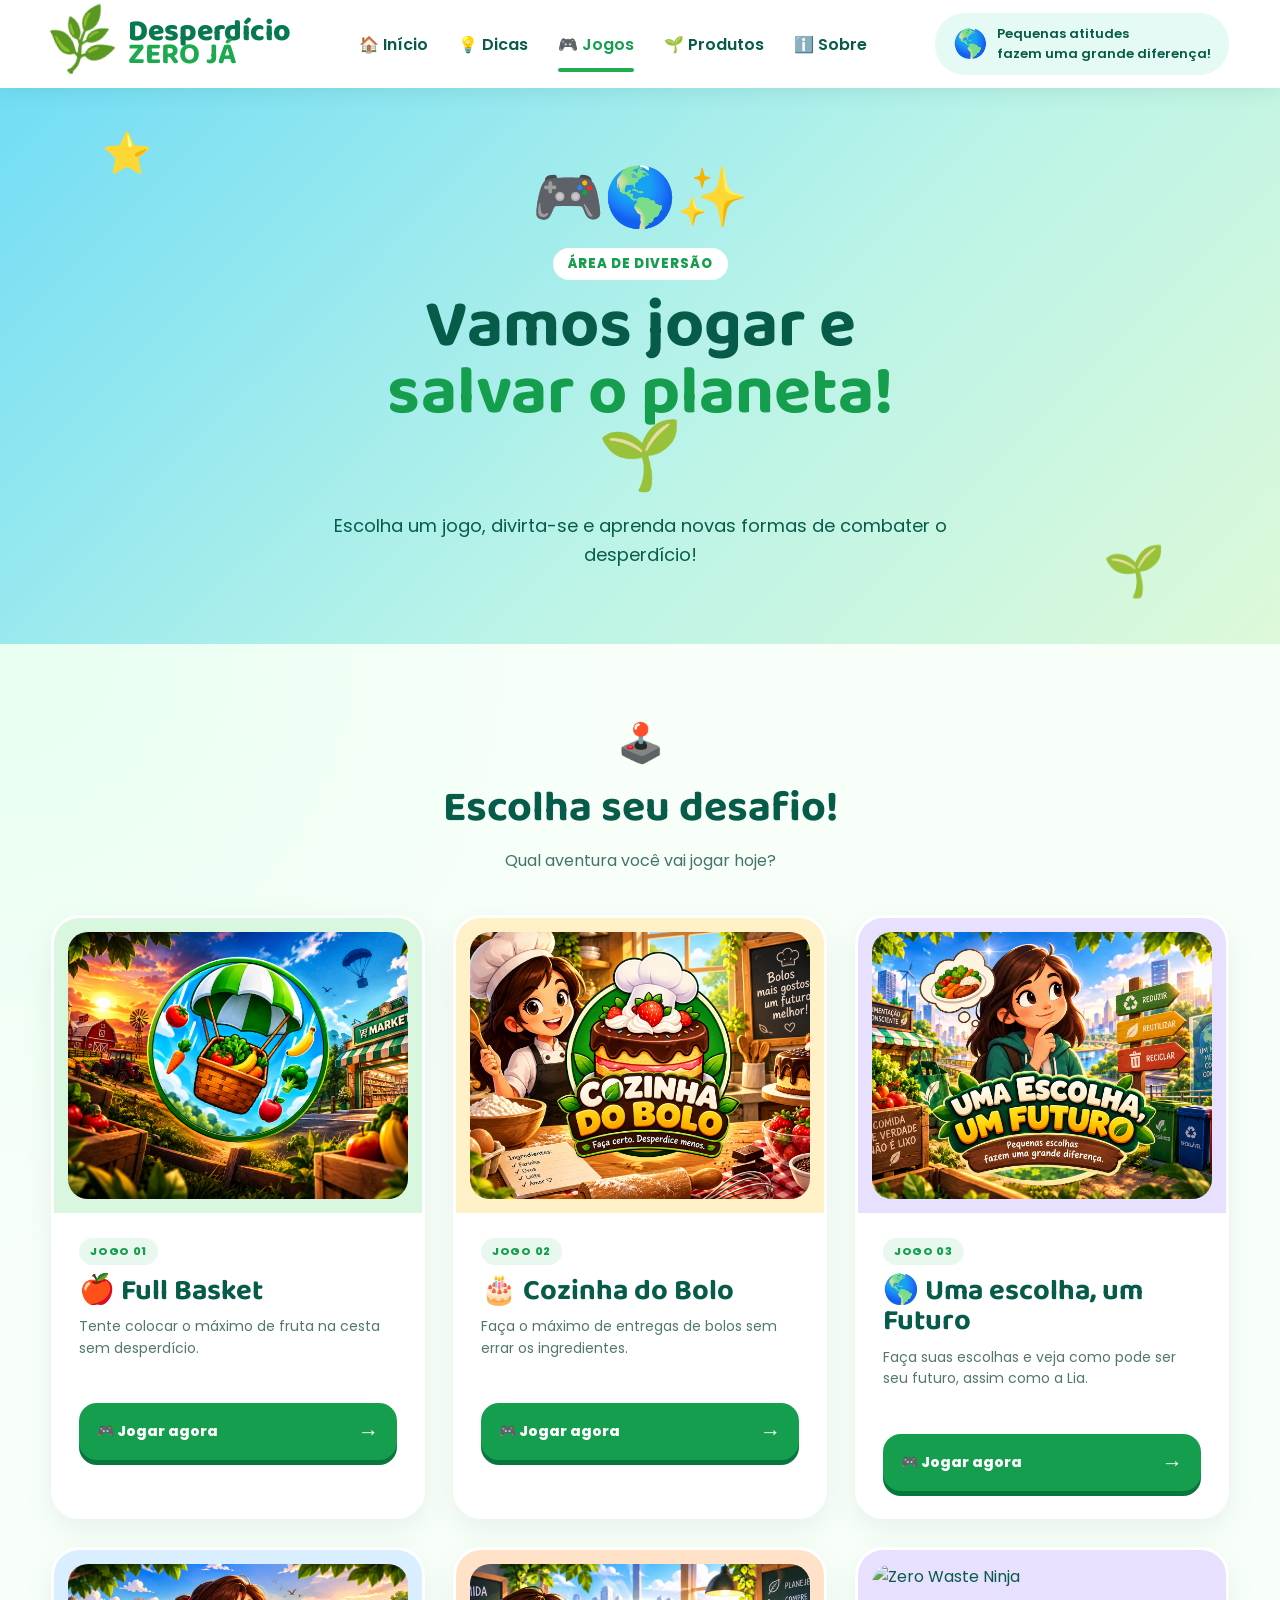
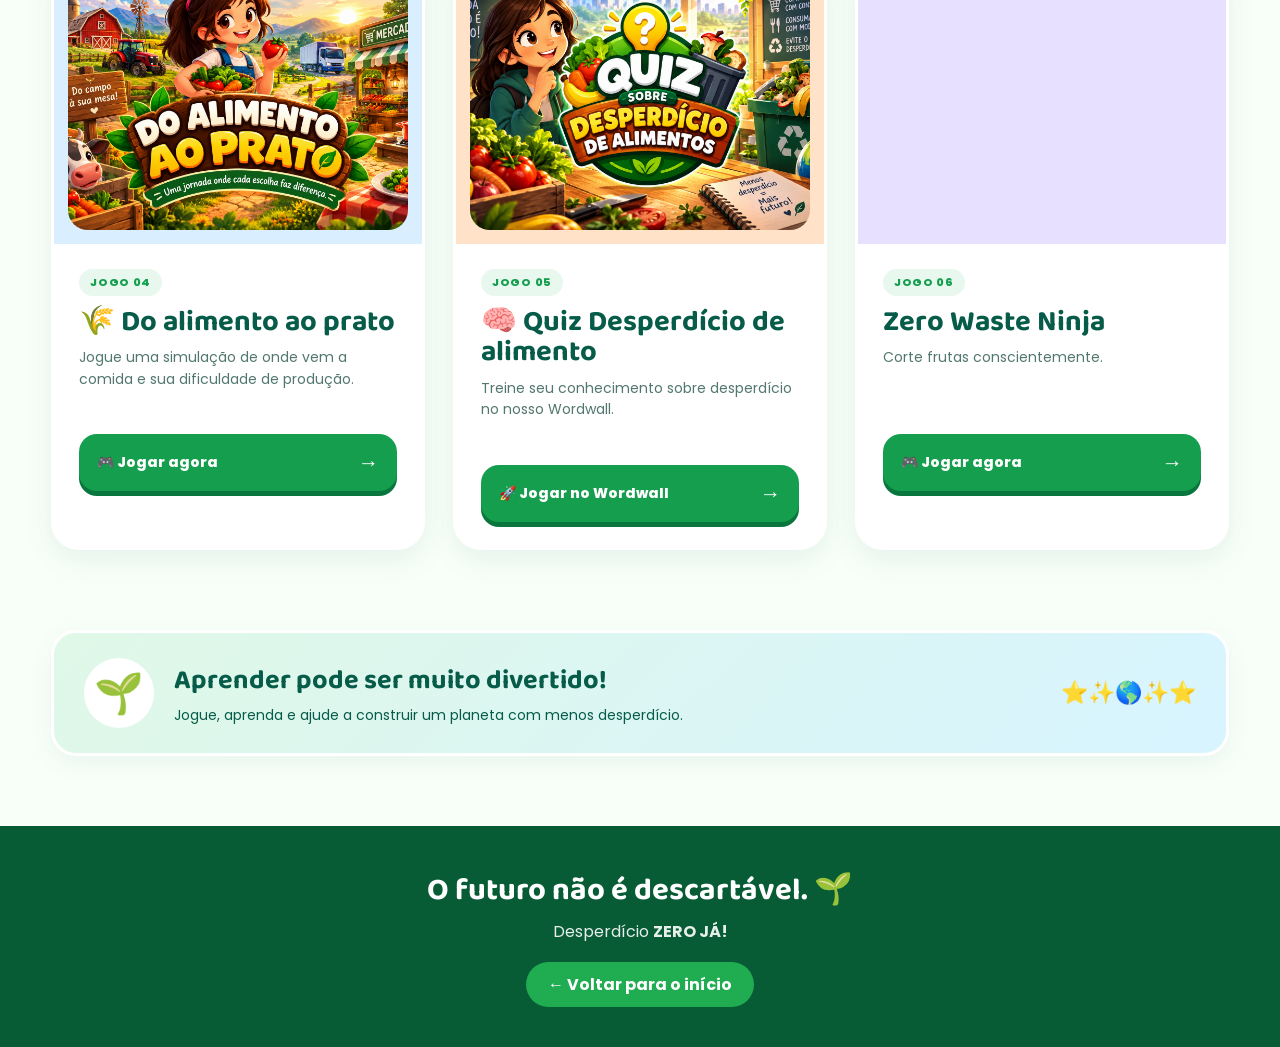
==== listajogos.html @ 15567646 "Add files via upload" ====
<!DOCTYPE html>
<html lang="pt-BR">

<head>
    <meta charset="UTF-8">
    <meta name="viewport" content="width=device-width, initial-scale=1.0">

    <title>🎮 Jogos | Desperdício ZERO JÁ!</title>

    <link rel="shortcut icon" href=ChatGPT-Image-10-de-set.-de-2026_-15_31_04.ico" type="image/x-icon">
    <link rel="stylesheet" href="listajogos.css">
</head>


<body>


    <!-- =====================================
         CABEÇALHO
    ===================================== -->

    <header>

        <div class="container nav">

            <a href="index.html" class="logo">

                <span class="leaf">
                    🌿
                </span>

                <span>
                    Desperdício<br>
                    <b>ZERO JÁ</b>
                </span>

            </a>


            <nav class="menu">

                <a href="index.html">
                    🏠 Início
                </a>

                <a href="index.html">
                    💡 Dicas
                </a>

                <a href="#" class="active">
                    🎮 Jogos
                </a>

                <a href="index.html">
                    🌱 Produtos
                </a>

                <a href="index.html">
                    ℹ️ Sobre
                </a>

            </nav>


            <div class="badge">

                <span>
                    🌎
                </span>

                <div>
                    Pequenas atitudes<br>
                    fazem uma grande diferença!
                </div>

            </div>


            <button class="menu-btn" id="menuBtn">
                ☰
            </button>

        </div>

    </header>



    <!-- =====================================
         CONTEÚDO PRINCIPAL
    ===================================== -->

    <main>


        <!-- HERO DOS JOGOS -->

        <section class="games-hero">

            <div class="container">

                <div class="hero-content">

                    <div class="hero-emoji">
                        🎮🌎✨
                    </div>


                    <span class="small-title">
                        ÁREA DE DIVERSÃO
                    </span>


                    <h1>
                        Vamos jogar e
                        <span>salvar o planeta!</span> 🌱
                    </h1>


                    <p>
                        Escolha um jogo, divirta-se e
                        aprenda novas formas de combater
                        o desperdício!
                    </p>

                </div>

            </div>

        </section>



        <!-- =====================================
             LISTA DE JOGOS
        ===================================== -->

        <section class="games-section">

            <div class="container">


                <div class="section-heading">

                    <span>
                        🕹️
                    </span>

                    <h2>
                        Escolha seu desafio!
                    </h2>

                    <p>
                        Qual aventura você vai jogar hoje?
                    </p>

                </div>



                <div class="games-grid">


                    <!-- =================================
                         JOGO 1
                    ================================= -->

                    <article class="game-card card-green">

                        <div class="game-image">

                            <!-- COLOQUE A IMAGEM DO JOGO 1 AQUI -->

                            <img src="Fundo jogo 1.png" alt="Full Basket">

                        </div>


                        <div class="game-info">

                            <span class="game-number">
                                JOGO 01
                            </span>


                            <h3>
                                🍎 Full Basket
                            </h3>


                            <p>
                                Tente colocar o máximo de fruta
                                na cesta sem desperdício.
                            </p>


                            <a href="jogo1.html" class="play-button">
                                🎮 Jogar agora
                                <span>→</span>
                            </a>

                        </div>

                    </article>



                    <!-- =================================
                         JOGO 2
                    ================================= -->

                    <article class="game-card card-yellow">

                        <div class="game-image">

                            <!-- COLOQUE A IMAGEM DO JOGO 2 AQUI -->

                            <img src="Fundo jogo 2.png" alt="Cozinha do Bolo">

                        </div>


                        <div class="game-info">

                            <span class="game-number">
                                JOGO 02
                            </span>


                            <h3>
                                🎂 Cozinha do Bolo
                            </h3>


                            <p>
                                Faça o máximo de entregas
                                de bolos sem errar os ingredientes.
                            </p>


                            <a href="jogo2.html" class="play-button">
                                🎮 Jogar agora
                                <span>→</span>
                            </a>

                        </div>

                    </article>



                    <!-- =================================
                         JOGO 3
                    ================================= -->

                    <article class="game-card card-purple">

                        <div class="game-image">

                            <!-- COLOQUE A IMAGEM DO JOGO 3 AQUI -->

                            <img src="Fundo jogo 3.png" alt="Uma escolha, um Futuro">

                        </div>


                        <div class="game-info">

                            <span class="game-number">
                                JOGO 03
                            </span>


                            <h3>
                                🌎 Uma escolha, um Futuro
                            </h3>


                            <p>
                                Faça suas escolhas e veja como
                                pode ser seu futuro, assim como a Lia.
                            </p>


                            <a href="jogo3.html" class="play-button">
                                🎮 Jogar agora
                                <span>→</span>
                            </a>

                        </div>

                    </article>



                    <!-- =================================
                         JOGO 4
                    ================================= -->

                    <article class="game-card card-blue">

                        <div class="game-image">

                            <!-- COLOQUE A IMAGEM DO JOGO 4 AQUI -->

                            <img src="Fundo jogo 4.png" alt="Do alimento ao prato">

                        </div>


                        <div class="game-info">

                            <span class="game-number">
                                JOGO 04
                            </span>


                            <h3>
                                🌾 Do alimento ao prato
                            </h3>


                            <p>
                                Jogue uma simulação de onde vem
                                a comida e sua dificuldade de produção.
                            </p>


                            <a href="jogo4.html" class="play-button">
                                🎮 Jogar agora
                                <span>→</span>
                            </a>

                        </div>

                    </article>



                    <!-- =================================
                         JOGO 5
                    ================================= -->

                    <article class="game-card card-orange">

                        <div class="game-image">

                            <!-- COLOQUE A IMAGEM DO JOGO 5 AQUI -->

                            <img src="Fundo jogo 5.png" alt="Quiz Desperdício de alimento">

                        </div>


                        <div class="game-info">

                            <span class="game-number">
                                JOGO 05
                            </span>


                            <h3>
                                🧠 Quiz Desperdício de alimento
                            </h3>


                            <p>
                                Treine seu conhecimento sobre
                                desperdício no nosso Wordwall.
                            </p>


                            <!--
                                TROQUE O # PELA URL DO WORDWALL
                            -->

                            <a href="https://wordwall.net/pt/resource/118789872?wwmethod=link" class="play-button">
                                🚀 Jogar no Wordwall
                                <span>→</span>
                            </a>

                        </div>

                    </article>



                    <!-- =================================
                         JOGO 6
                    ================================= -->

                    <article class="game-card card-purple">

                        <div class="game-image">

                            <!-- COLOQUE A IMAGEM DO JOGO 6 AQUI -->

                            <img src="Fundo .jpg" alt="Zero Waste Ninja">

                        </div>


                        <div class="game-info">

                            <span class="game-number">
                                JOGO 06
                            </span>


                            <h3>
                                Zero Waste Ninja
                            </h3>


                            <p>
                                Corte frutas conscientemente.
                            </p>


                            <a href="jogo6.html" class="play-button">
                                🎮 Jogar agora
                                <span>→</span>
                            </a>

                        </div>

                    </article>


                </div>

            </div>

        </section>





        <!-- =====================================
             FRASE FINAL
        ===================================== -->

        <section class="final-message">

            <div class="container">

                <div class="final-box">

                    <div class="final-icon">
                        🌱
                    </div>

                    <div>

                        <h2>
                            Aprender pode ser muito divertido!
                        </h2>

                        <p>
                            Jogue, aprenda e ajude a construir
                            um planeta com menos desperdício.
                        </p>

                    </div>


                    <div class="final-stars">
                        ⭐✨🌎✨⭐
                    </div>

                </div>

            </div>

        </section>


    </main>



    <!-- =====================================
         RODAPÉ
    ===================================== -->

    <footer>

        <h2>
            O futuro não é descartável. 🌱
        </h2>

        <p>
            Desperdício <b>ZERO JÁ!</b>
        </p>


        <a href="index.html" class="back">
            ← Voltar para o início
        </a>

    </footer>



    <script src="listajogos.js"></script>

</body>

</html>
---- listajogos.css ----
@import url('https://fonts.googleapis.com/css2?family=Baloo+2:wght@600;700;800&family=Poppins:wght@400;500;600;700;800&display=swap'
);


/* =====================================
   RESET
===================================== */

* {
    box-sizing: border-box;
    margin: 0;
    padding: 0;
}


html {
    scroll-behavior: smooth;
}


body {
    font-family: Poppins, Arial, sans-serif;

    color: #075c49;

    background: #f8fff9;
}


a {
    text-decoration: none;
    color: inherit;
}


button {
    font: inherit;
    border: 0;
    cursor: pointer;
}


.container {
    width: min(1180px, 92%);
    margin: auto;
}



/* =====================================
   CABEÇALHO
===================================== */

header {
    position: sticky;

    top: 0;

    z-index: 100;

    background: white;

    box-shadow:
        0 4px 18px #075c4918;
}


.nav {
    min-height: 88px;

    display: flex;

    align-items: center;

    justify-content: space-between;

    gap: 25px;
}



/* LOGO */

.logo {
    display: flex;

    align-items: center;

    gap: 12px;

    font-family: "Baloo 2";

    font-size: 30px;

    font-weight: 800;

    line-height: .78;

    color: #08784e;
}


.logo .leaf {
    font-size: 52px;

    transform: rotate(-18deg);
}


.logo b {
    color: #1ca94f;
}



/* MENU */

.menu {
    display: flex;

    align-items: center;

    gap: 30px;

    font-weight: 600;
}


.menu a {
    position: relative;

    padding: 28px 0;

    transition: .2s;
}


.menu a:hover,
.menu a.active {
    color: #159e4d;
}


.menu a.active::after {
    content: "";

    position: absolute;

    left: 0;

    right: 0;

    bottom: 13px;

    height: 4px;

    border-radius: 10px;

    background: #20ad52;
}



/* BADGE */

.badge {
    display: flex;

    align-items: center;

    gap: 9px;

    padding: 10px 18px;

    border-radius: 30px;

    background: #e5faf4;

    font-size: 13px;

    font-weight: 600;
}


.badge span {
    font-size: 28px;
}



/* BOTÃO MOBILE */

.menu-btn {
    display: none;

    padding: 10px 13px;

    border-radius: 12px;

    background: #eaf9f1;

    font-size: 23px;
}



/* =====================================
   HERO
===================================== */

.games-hero {

    position: relative;

    overflow: hidden;

    padding: 65px 0 75px;

    background:
        linear-gradient(135deg,
            #72ddf5 0%,
            #b9f3e8 55%,
            #ddf9d9 100%);

}


.games-hero::before {
    content: "⭐";

    position: absolute;

    left: 8%;

    top: 35px;

    font-size: 40px;

    animation: float 3s ease-in-out infinite;
}


.games-hero::after {
    content: "🌱";

    position: absolute;

    right: 9%;

    bottom: 35px;

    font-size: 50px;

    animation: float 4s ease-in-out infinite;
}


.hero-content {
    max-width: 800px;

    margin: auto;

    text-align: center;
}


.hero-emoji {
    font-size: 58px;

    margin-bottom: 8px;

    animation: bounce 2.5s ease-in-out infinite;
}


.small-title {
    display: inline-block;

    padding: 6px 15px;

    border-radius: 20px;

    background: white;

    color: #159e4d;

    font-size: 13px;

    font-weight: 800;

    letter-spacing: 1px;
}


.games-hero h1 {
    margin-top: 14px;

    font-family: "Baloo 2";

    font-size: clamp(43px, 6vw, 68px);

    line-height: .98;

    color: #075c49;
}


.games-hero h1 span {
    display: block;

    color: #159e4d;
}


.games-hero p {
    max-width: 650px;

    margin: 18px auto 0;

    font-size: 18px;

    line-height: 1.6;
}



/* =====================================
   ÁREA DOS JOGOS
===================================== */

.games-section {
    padding: 70px 0 80px;

    background:
        radial-gradient(circle at top left,
            #e7fff1,
            transparent 30%),
        #f8fff9;
}


.section-heading {
    text-align: center;

    margin-bottom: 42px;
}


.section-heading>span {
    font-size: 38px;
}


.section-heading h2 {
    margin-top: 3px;

    font-family: "Baloo 2";

    font-size: 43px;

    color: #075c49;
}


.section-heading p {
    margin-top: 5px;

    color: #41756a;
}



/* =====================================
   GRID
===================================== */

.games-grid {
    display: grid;

    grid-template-columns:
        repeat(3, 1fr);

    gap: 28px;
}



/* =====================================
   CARD
===================================== */

.game-card {
    overflow: hidden;

    display: flex;

    flex-direction: column;

    background: white;

    border-radius: 28px;

    border: 3px solid white;

    box-shadow:
        0 10px 30px #075c4915;

    transition:
        transform .3s ease,
        box-shadow .3s ease;
}


.game-card:hover {
    transform: translateY(-9px);

    box-shadow:
        0 18px 38px #075c4925;
}



/* =====================================
   IMAGEM
===================================== */

.game-image {
    width: 100%;

    aspect-ratio: 1 / 0.8;

    padding: 14px;

    background: #eaf9f1;
}


.image-placeholder {
    width: 100%;
    height: 100%;

    display: flex;

    flex-direction: column;

    align-items: center;

    justify-content: center;

    text-align: center;

    border-radius: 20px;

    border: 3px dashed #91d5b3;

    background:
        linear-gradient(135deg,
            #f7fff9,
            #e9fff1);
}


.image-placeholder span {
    font-size: 65px;

    margin-bottom: 8px;
}


.image-placeholder strong {
    font-family: "Baloo 2";

    font-size: 20px;

    color: #159e4d;
}


.image-placeholder small {
    margin-top: 3px;

    font-size: 12px;

    color: #5b8c7e;
}



/*
   QUANDO VOCÊ TIVER A IMAGEM,
   PODE SUBSTITUIR O PLACEHOLDER POR:

   <img src="imagens/jogo1.png" alt="Full Basket">

   E usar:

   .game-image img {
       width: 100%;
       height: 100%;
       object-fit: cover;
       border-radius: 20px;
   }
*/



/* =====================================
   INFORMAÇÕES
===================================== */

.game-info {
    display: flex;

    flex-direction: column;

    flex: 1;

    padding: 25px;
}


.game-number {
    align-self: flex-start;

    padding: 5px 11px;

    border-radius: 15px;

    background: #e8f8ef;

    color: #159e4d;

    font-size: 11px;

    font-weight: 800;

    letter-spacing: .7px;
}


.game-info h3 {
    margin-top: 11px;

    font-family: "Baloo 2";

    font-size: 29px;

    line-height: 1.05;

    color: #075c49;
}


.game-info p {
    margin-top: 10px;

    min-height: 67px;

    color: #52776e;

    font-size: 14px;

    line-height: 1.55;
}



/* =====================================
   BOTÃO JOGAR
===================================== */

.play-button {
    display: flex;

    align-items: center;

    justify-content: space-between;

    margin-top: 20px;

    padding: 13px 18px;

    border-radius: 18px;

    background: #159e4d;

    color: white;

    font-size: 14px;

    font-weight: 800;

    box-shadow:
        0 5px 0 #08763d;

    transition: .2s;
}


.play-button span {
    font-size: 21px;

    transition: .2s;
}


.play-button:hover {
    transform: translateY(3px);

    box-shadow:
        0 2px 0 #08763d;
}


.play-button:hover span {
    transform: translateX(5px);
}



/* =====================================
   CORES DOS CARDS
===================================== */

.card-green .game-image {
    background: #d9f7df;
}


.card-yellow .game-image {
    background: #fff1c7;
}


.card-purple .game-image {
    background: #e7e0ff;
}


.card-blue .game-image {
    background: #d9efff;
}


.card-orange .game-image {
    background: #ffe2c8;
}



/* =====================================
   QUINTO CARD CENTRALIZADO
===================================== */

.game-card:nth-child(4) {
    grid-column: 1 / 2;
}


.game-card:nth-child(5) {
    grid-column: 2 / 3;
}



/* =====================================
   MENSAGEM FINAL
===================================== */

.final-message {
    padding: 0 0 70px;

    background: #f8fff9;
}


.final-box {
    display: flex;

    align-items: center;

    gap: 20px;

    padding: 25px 30px;

    border-radius: 25px;

    background:
        linear-gradient(135deg,
            #dff8e7,
            #d8f4ff);

    border: 3px solid white;

    box-shadow:
        0 8px 25px #075c4910;
}


.final-icon {
    width: 70px;
    height: 70px;

    display: grid;

    place-items: center;

    flex-shrink: 0;

    border-radius: 50%;

    background: white;

    font-size: 40px;
}


.final-box h2 {
    font-family: "Baloo 2";

    font-size: 27px;
}


.final-box p {
    margin-top: 3px;

    font-size: 14px;
}


.final-stars {
    margin-left: auto;

    font-size: 22px;

    white-space: nowrap;
}



/* =====================================
   RODAPÉ
===================================== */

footer {
    padding: 40px 15px;

    background: #075c35;

    color: white;

    text-align: center;
}


footer h2 {
    font-family: "Baloo 2";

    font-size: 31px;
}


footer p {
    margin-top: 4px;

    opacity: .9;
}


.back {
    display: inline-block;

    margin-top: 18px;

    padding: 10px 22px;

    border-radius: 25px;

    background: #20ad52;

    font-weight: 700;

    transition: .2s;
}


.back:hover {
    transform: translateY(-3px);

    background: #27bd5c;
}



/* =====================================
   ANIMAÇÕES
===================================== */

@keyframes float {

    0%,
    100% {
        transform: translateY(0);
    }

    50% {
        transform: translateY(-12px);
    }

}


@keyframes bounce {

    0%,
    100% {
        transform: translateY(0);
    }

    50% {
        transform: translateY(-8px);
    }

}



/* =====================================
   TABLET
===================================== */

@media (max-width: 1050px) {

    .badge {
        display: none;
    }


    .games-grid {
        grid-template-columns:
            repeat(2, 1fr);
    }


    .game-card:nth-child(4),
    .game-card:nth-child(5) {
        grid-column: auto;
    }

}



/* =====================================
   CELULAR
===================================== */

@media (max-width: 800px) {

    .menu {
        display: none;
    }


    .menu-btn {
        display: block;
    }


    .games-hero {
        padding: 50px 0 60px;
    }


    .hero-emoji {
        font-size: 48px;
    }


    .games-hero h1 {
        font-size: 45px;
    }


    .games-hero p {
        font-size: 16px;
    }


    .games-grid {
        grid-template-columns: 1fr;
    }


    .game-card:nth-child(4),
    .game-card:nth-child(5) {
        grid-column: auto;
    }


    .final-box {
        flex-direction: column;

        text-align: center;
    }


    .final-stars {
        margin-left: 0;
    }

}



/* =====================================
   CELULAR PEQUENO
===================================== */

@media (max-width: 500px) {

    .logo {
        font-size: 24px;
    }


    .logo .leaf {
        font-size: 42px;
    }


    .games-hero h1 {
        font-size: 39px;
    }


    .section-heading h2 {
        font-size: 34px;
    }


    .games-section {
        padding-top: 50px;
    }


    .game-info {
        padding: 21px;
    }


    .game-info h3 {
        font-size: 26px;
    }

}


.game-image img {
    width: 100%;
    height: 100%;
    object-fit: cover;
    border-radius: 20px;
    display: block;
}
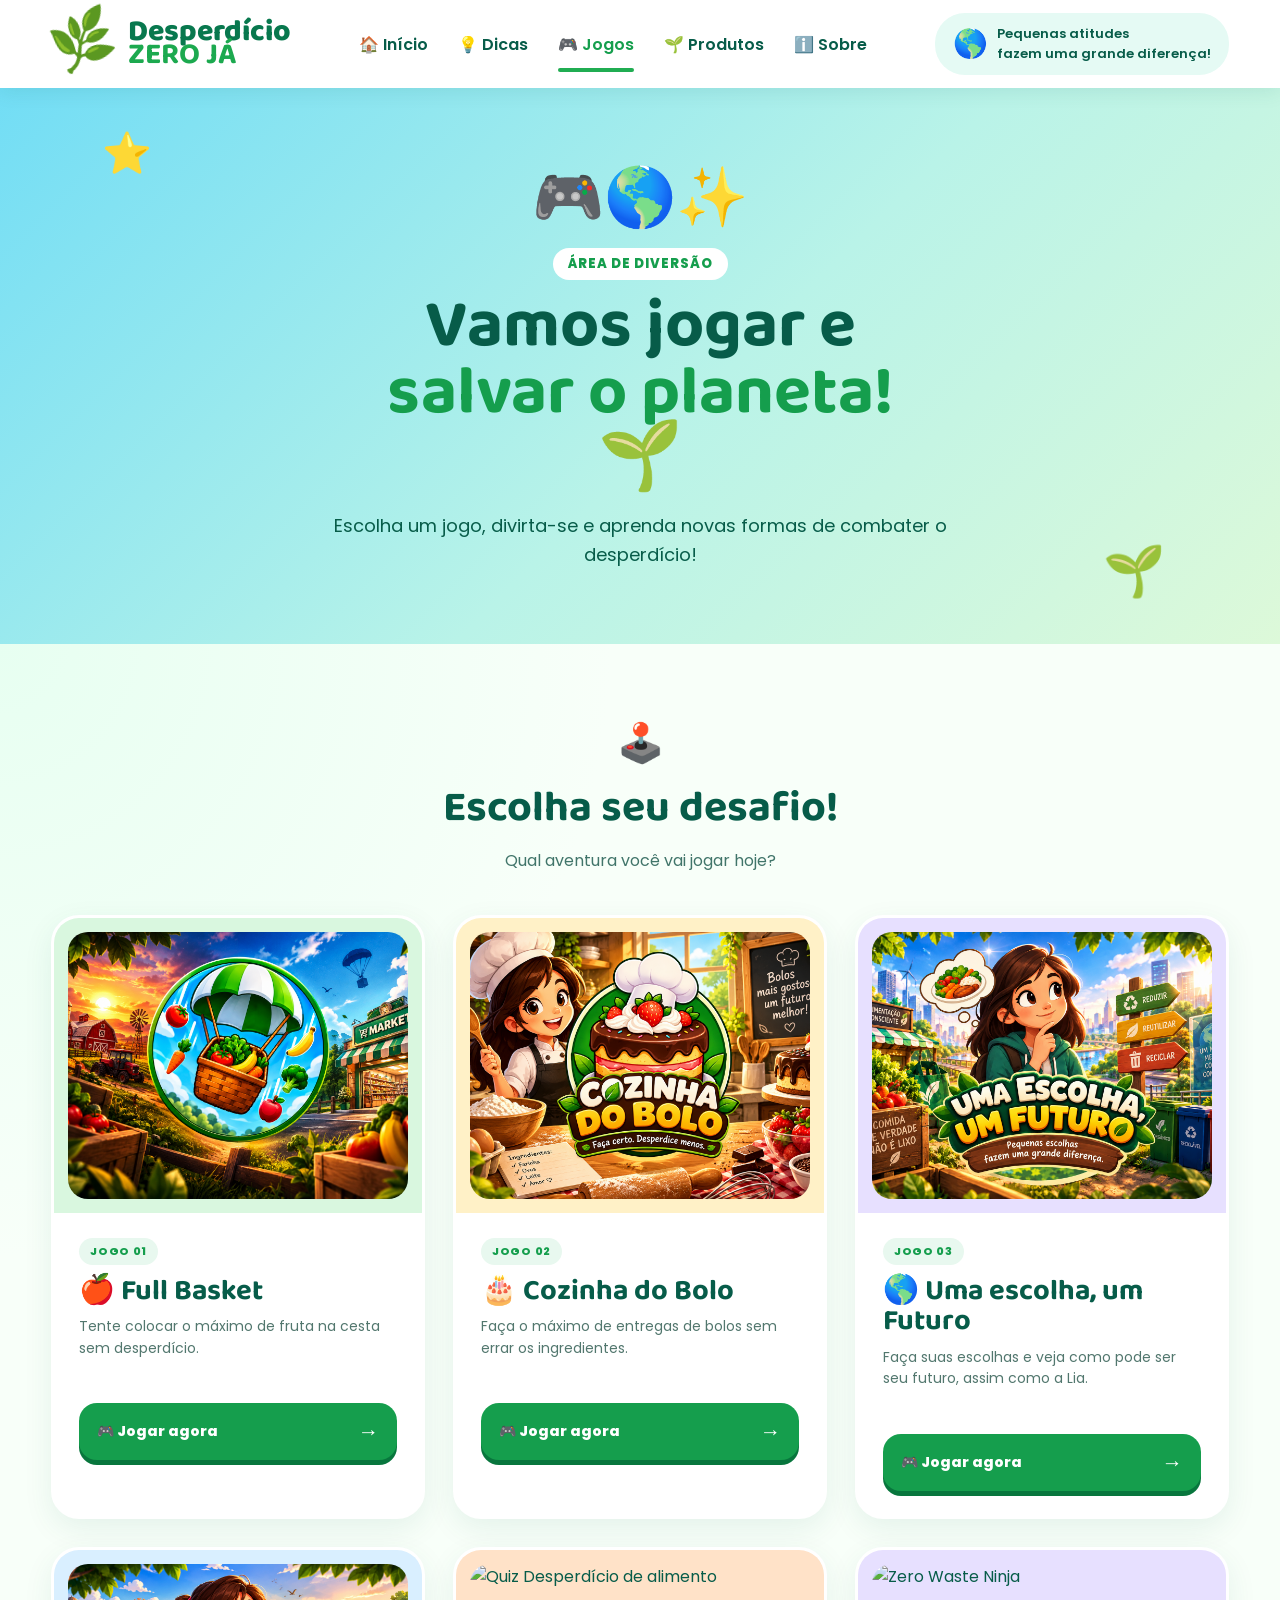
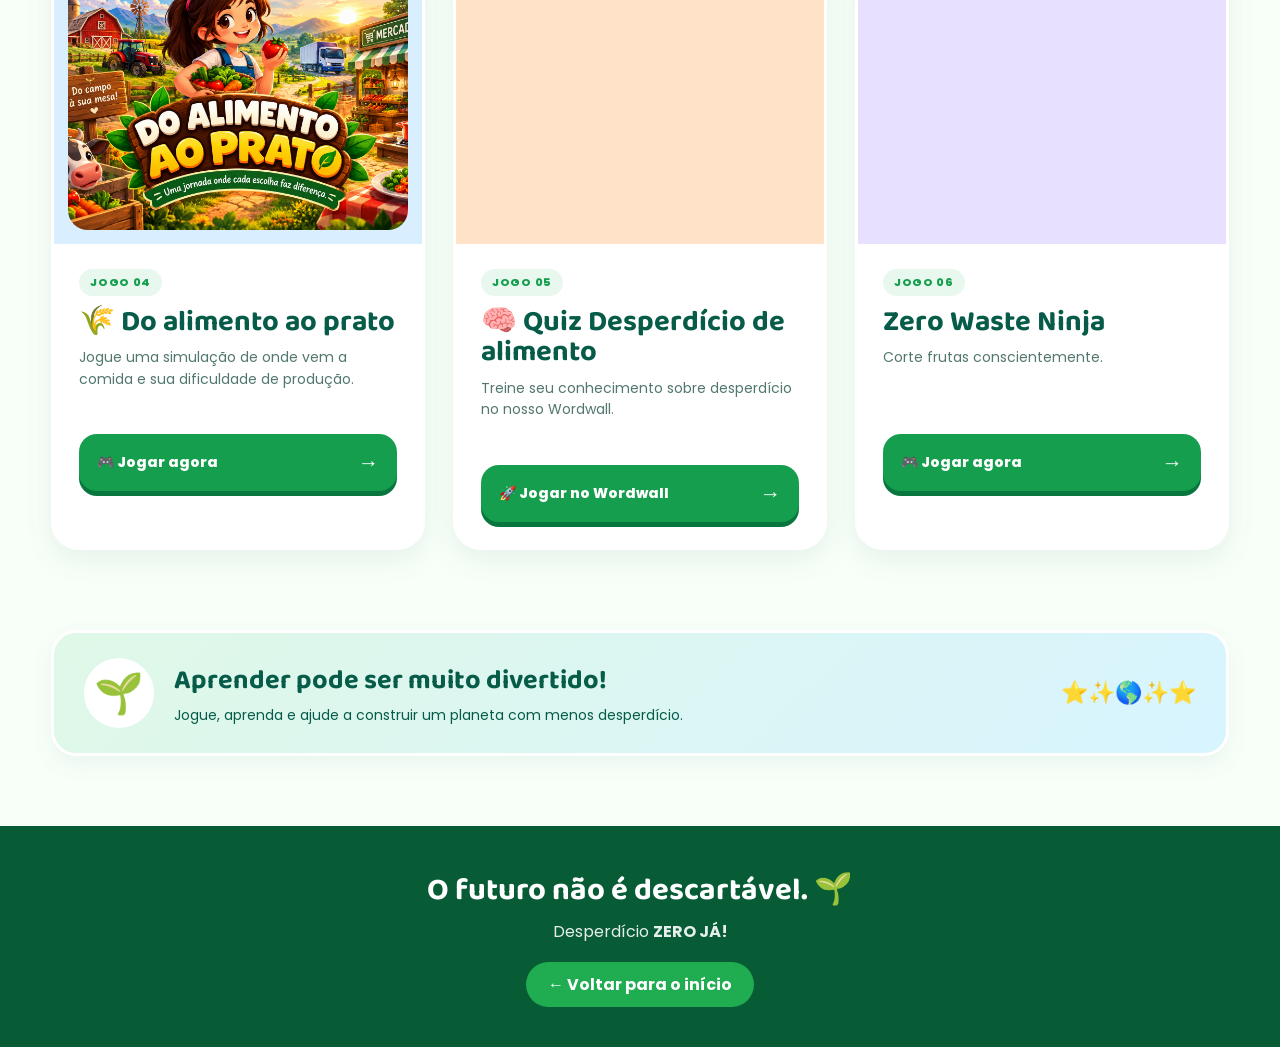
==== commit 4686fcf0: "Add files via upload" ====
--- a/listajogos.html
+++ b/listajogos.html
@@ -347,7 +347,7 @@
 
                             <!-- COLOQUE A IMAGEM DO JOGO 5 AQUI -->
 
-                            <img src="Fundo jogo 5.png" alt="Quiz Desperdício de alimento">
+                            <img src="Fundo jogo 5.pn" alt="Quiz Desperdício de alimento">
 
                         </div>
 
@@ -395,7 +395,7 @@
 
                             <!-- COLOQUE A IMAGEM DO JOGO 6 AQUI -->
 
-                            <img src="Fundo .jpg" alt="Zero Waste Ninja">
+                            <img src="Fundo 6.jpg" alt="Zero Waste Ninja">
 
                         </div>
 
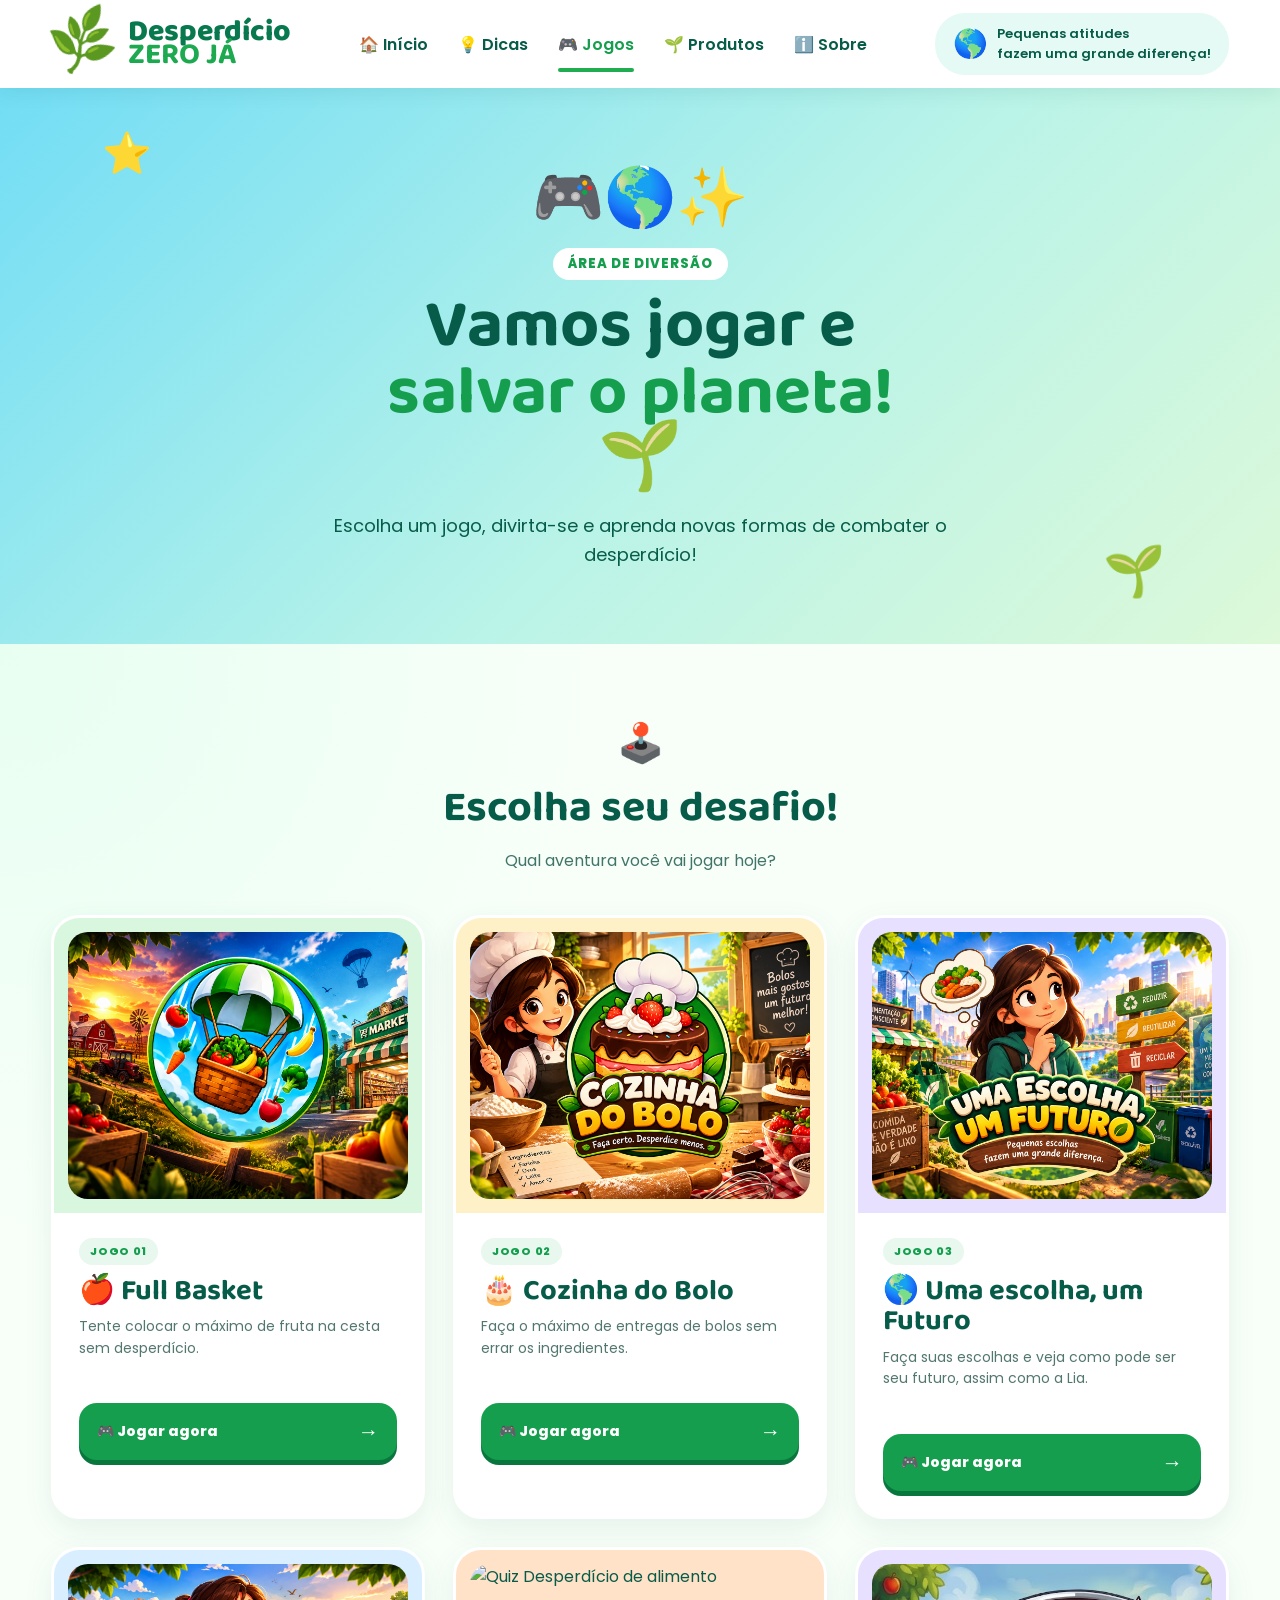
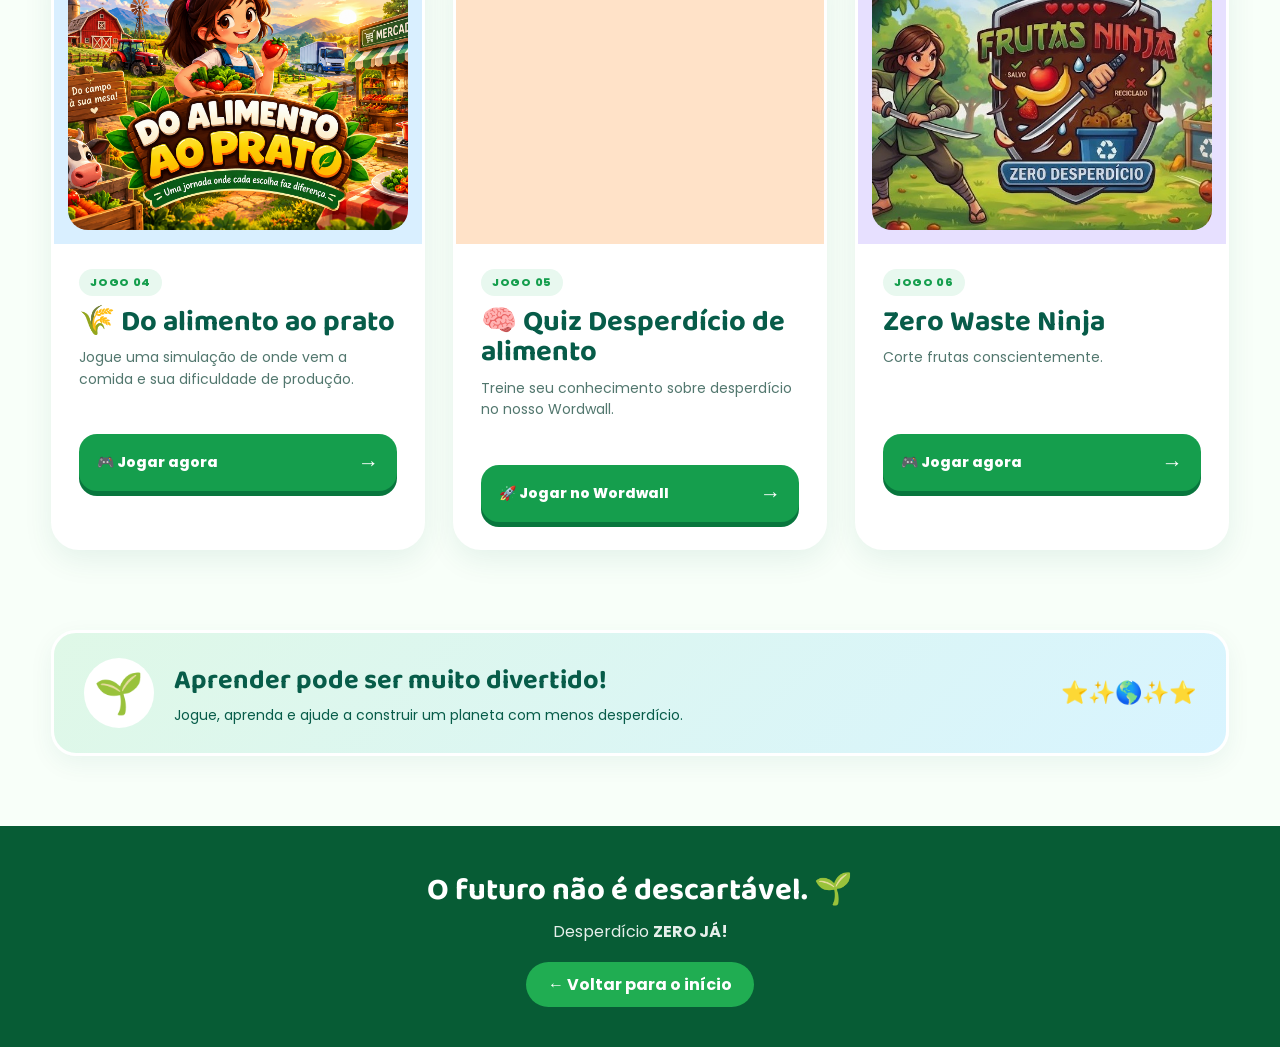
==== commit afb5a76a: "Add files via upload" ====
--- a/listajogos.html
+++ b/listajogos.html
@@ -395,7 +395,7 @@
 
                             <!-- COLOQUE A IMAGEM DO JOGO 6 AQUI -->
 
-                            <img src="Fundo 6.jpg" alt="Zero Waste Ninja">
+                            <img src="Fundo jogo 6.jpg" alt="Zero Waste Ninja">
 
                         </div>
 
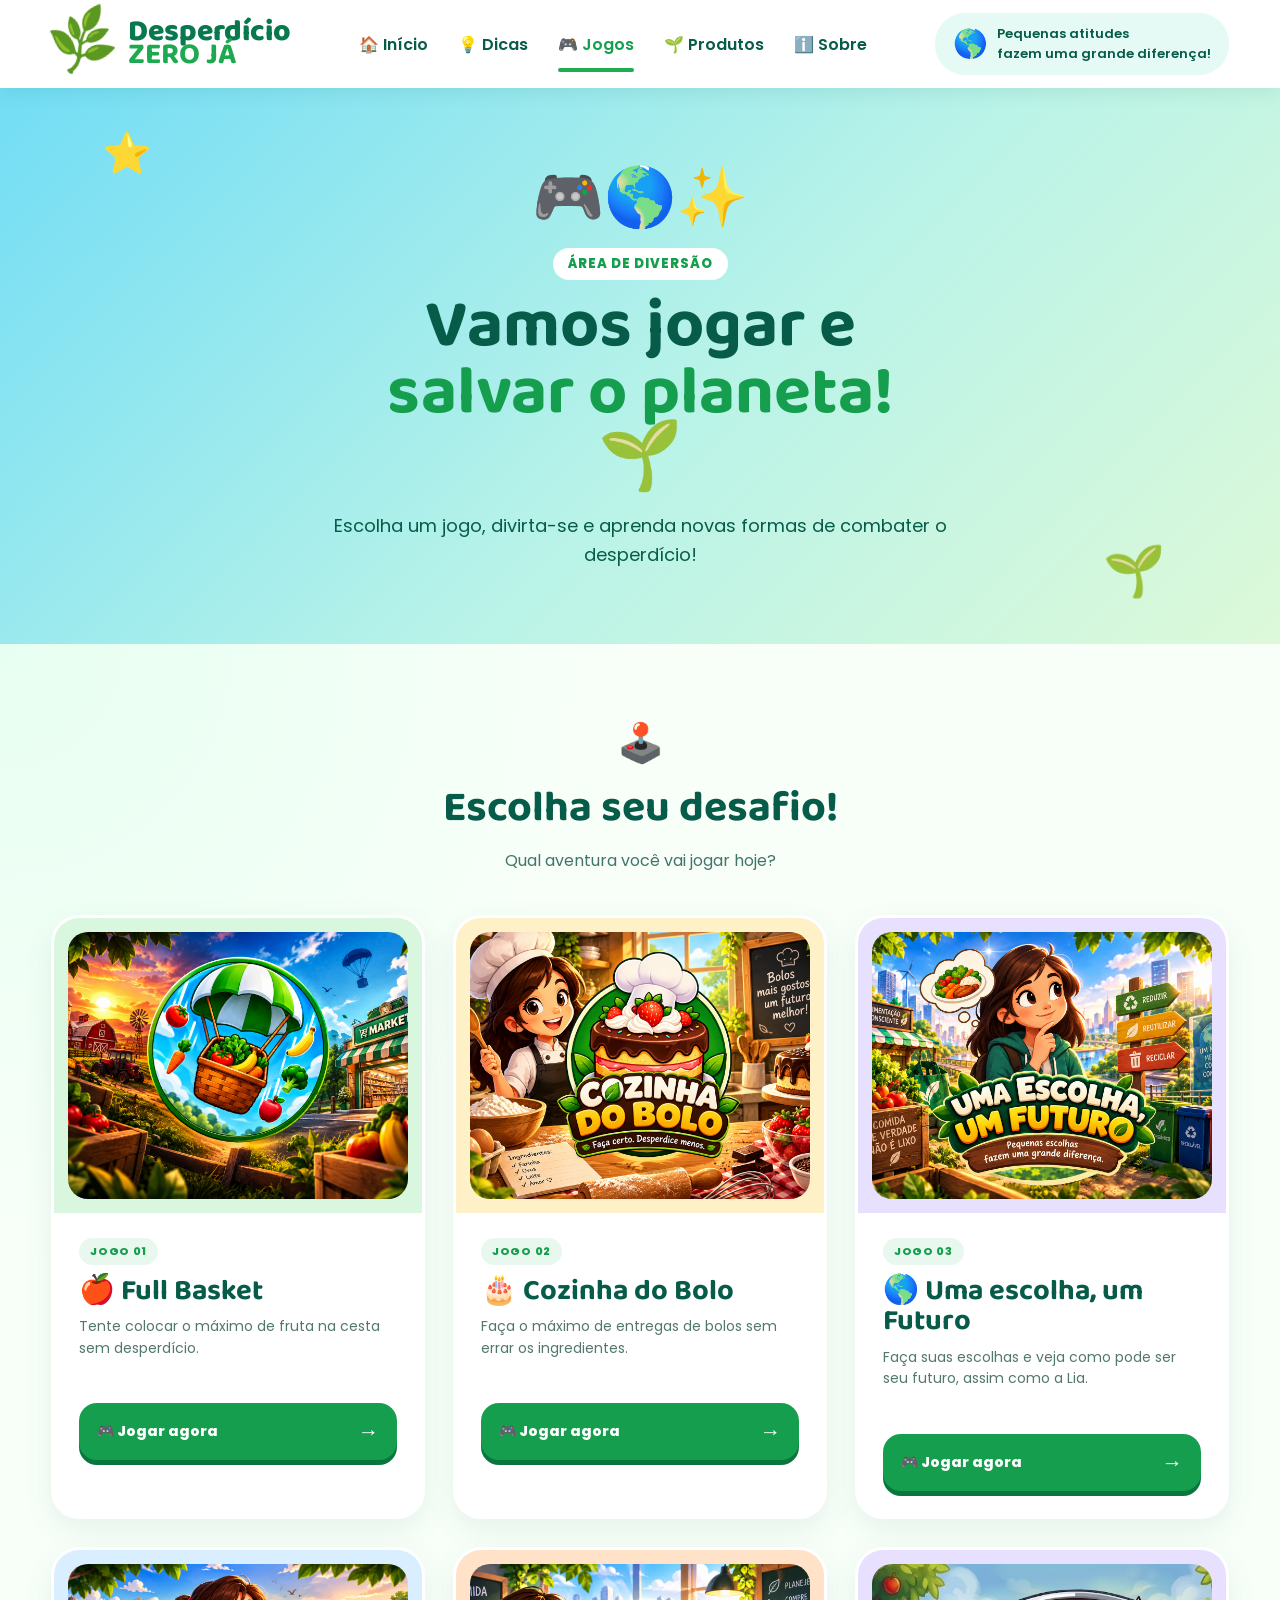
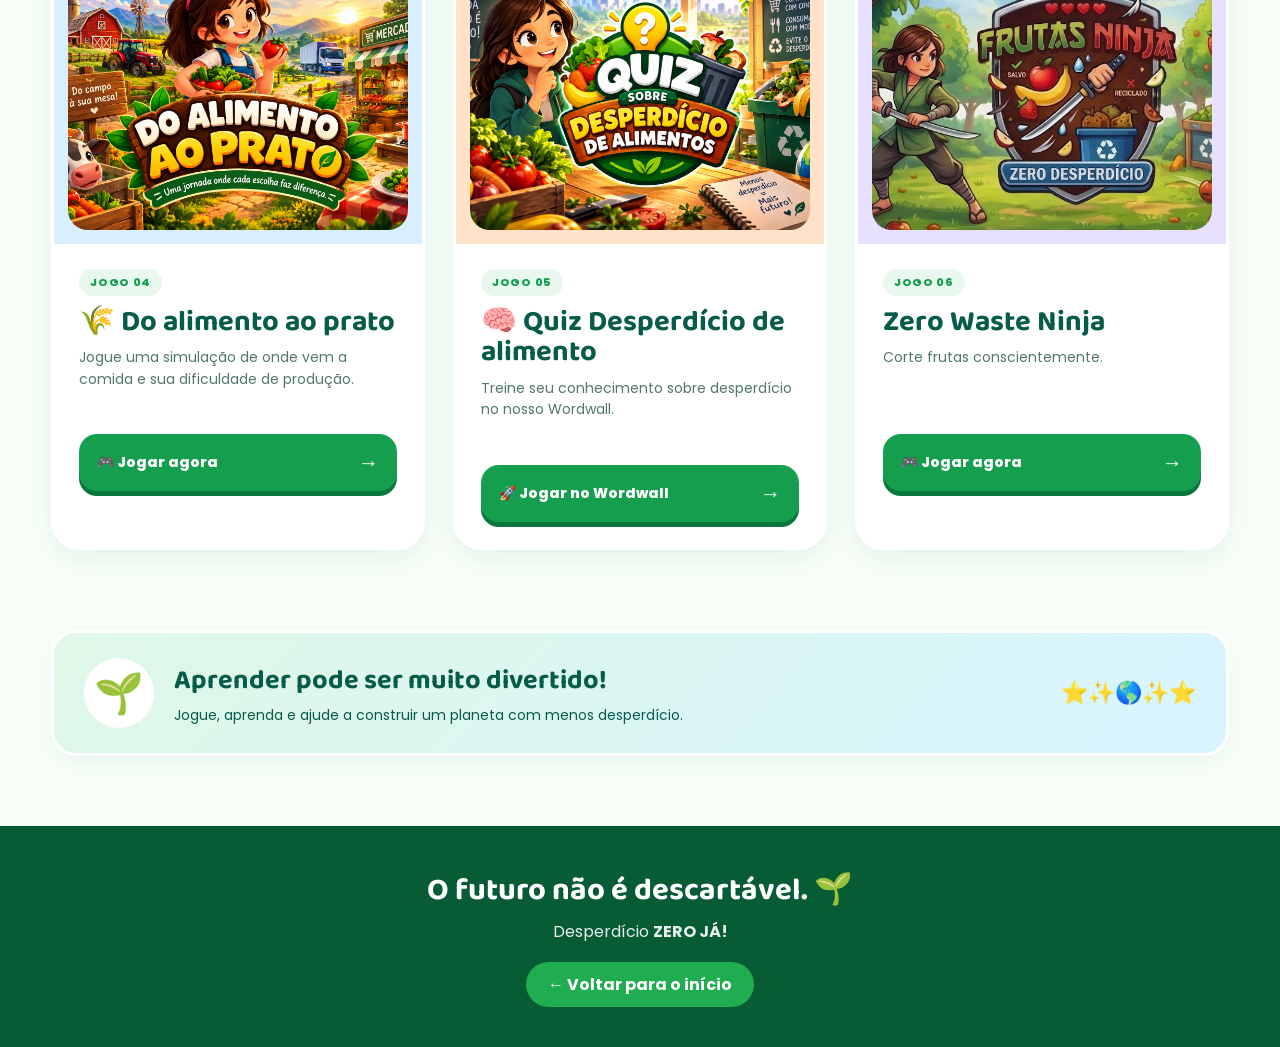
==== commit e7d6e3bd: "Update listajogos.html" ====
--- a/listajogos.html
+++ b/listajogos.html
@@ -347,7 +347,7 @@
 
                             <!-- COLOQUE A IMAGEM DO JOGO 5 AQUI -->
 
-                            <img src="Fundo jogo 5.pn" alt="Quiz Desperdício de alimento">
+                            <img src="Fundo jogo 5.png" alt="Quiz Desperdício de alimento">
 
                         </div>
 
@@ -507,4 +507,4 @@
 
 </body>
 
-</html>+</html>
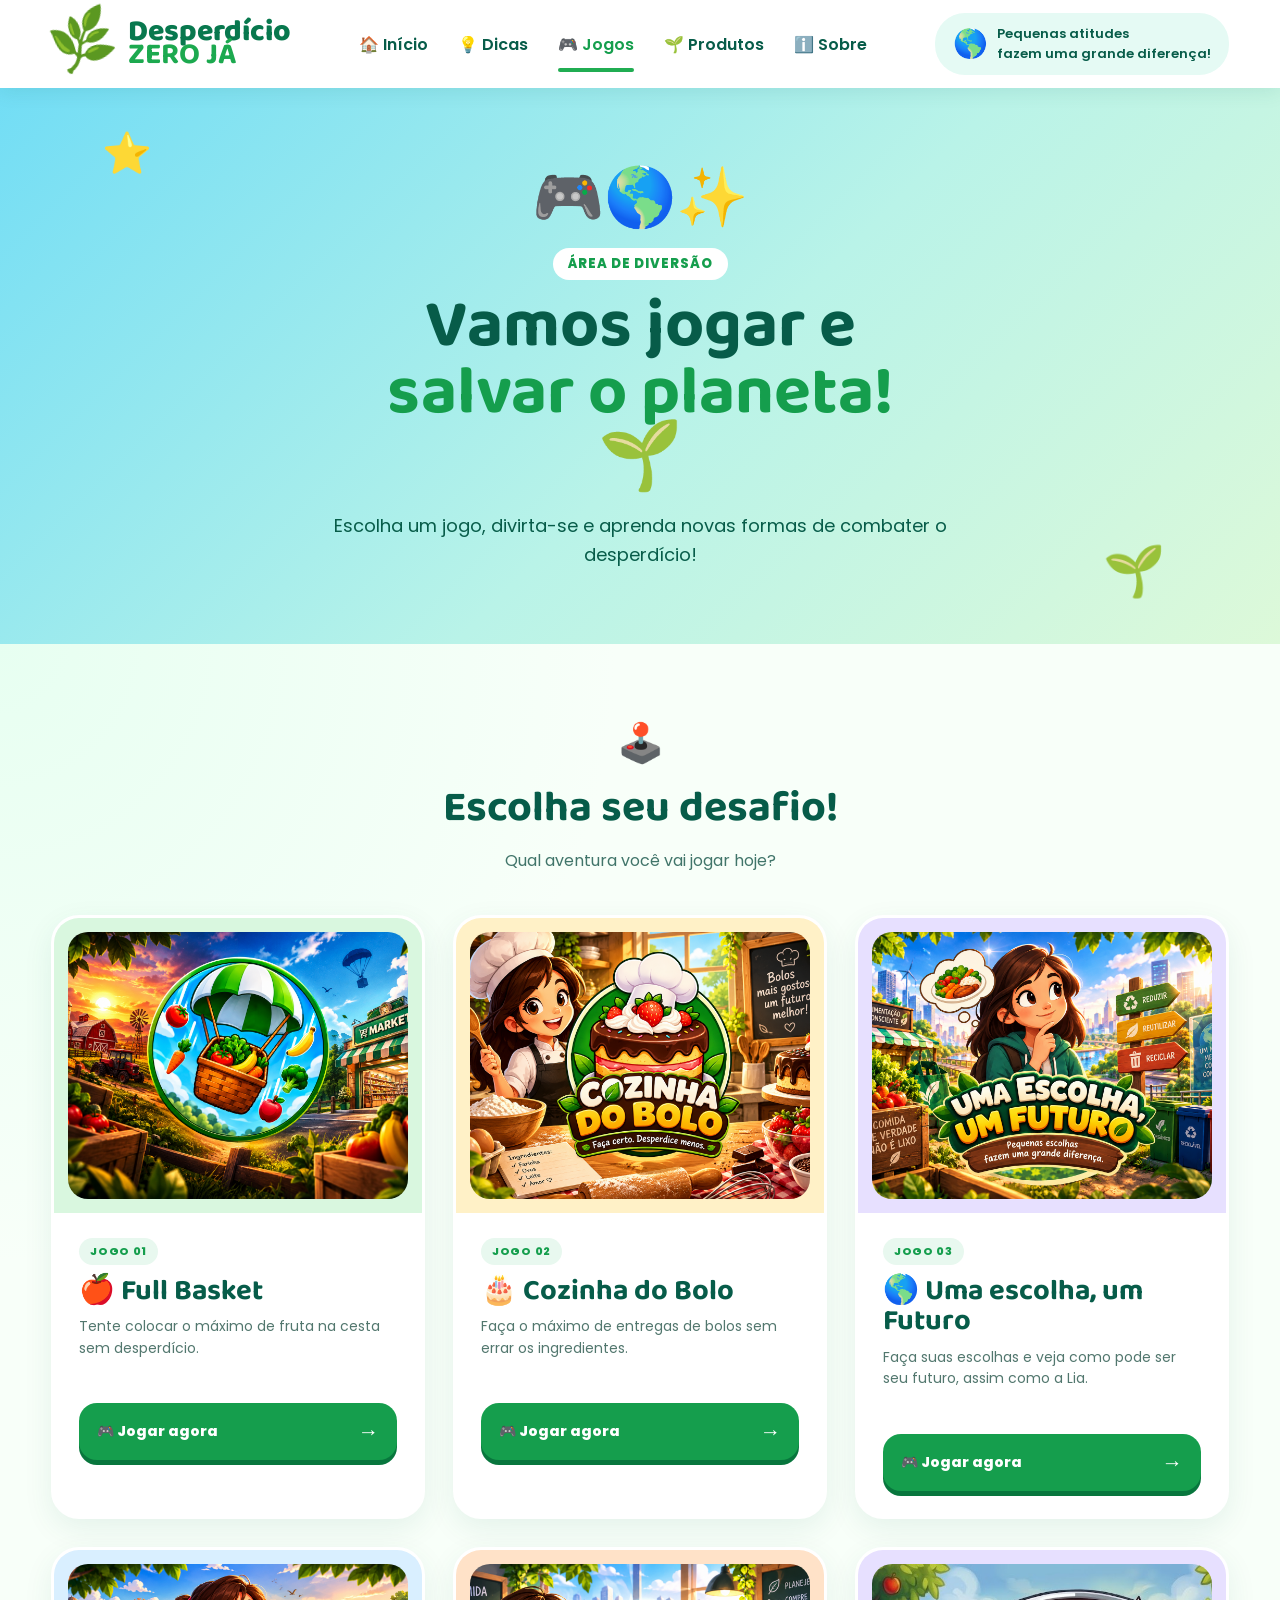
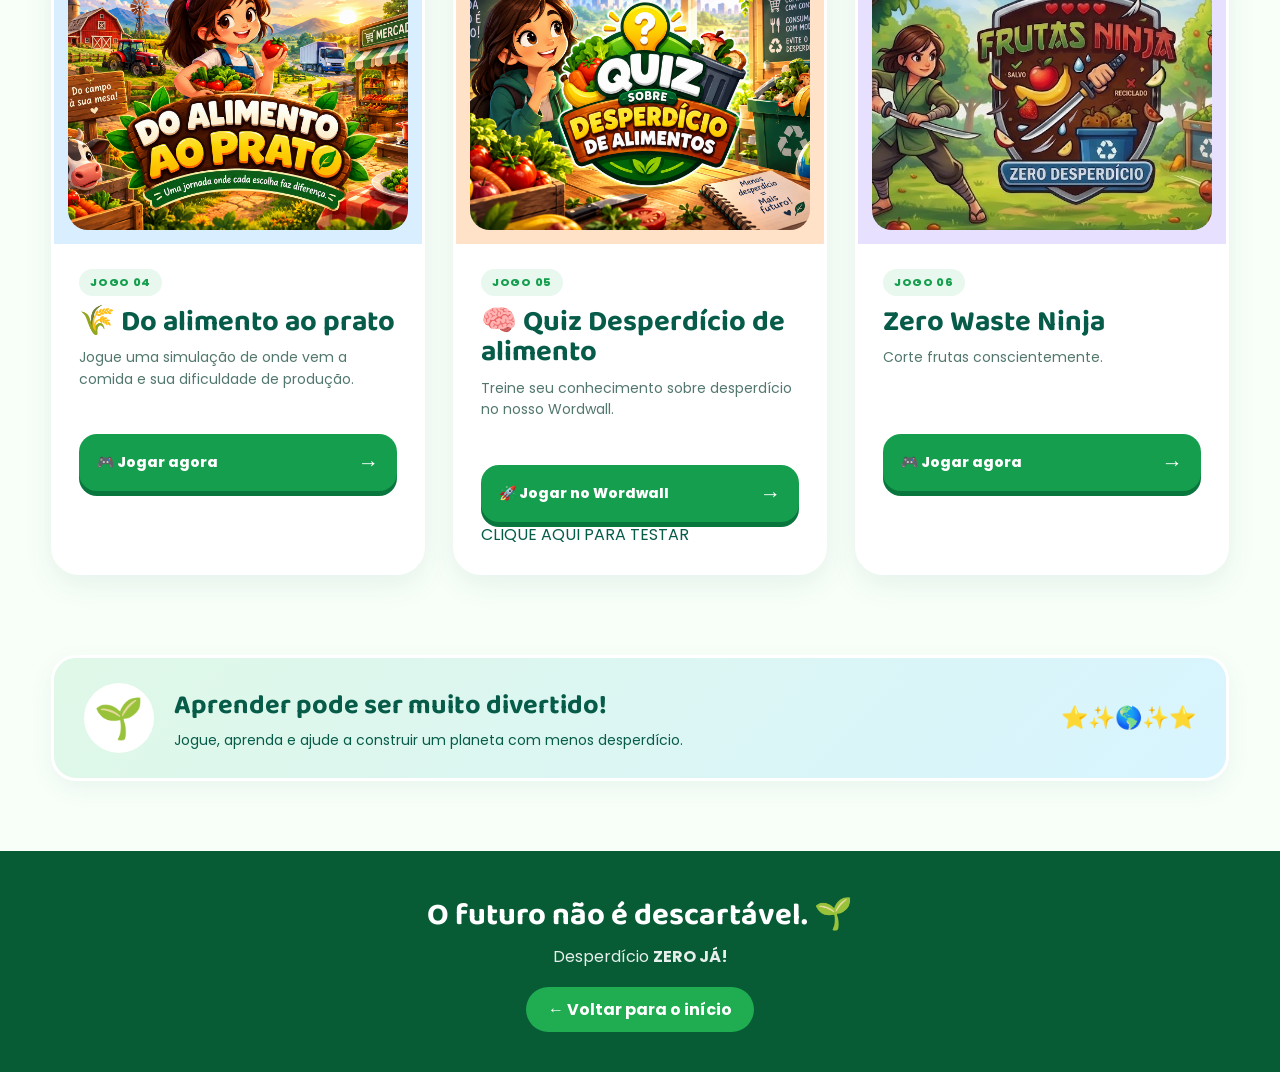
==== commit 1b5b02d8: "oi" ====
--- a/listajogos.html
+++ b/listajogos.html
@@ -374,11 +374,13 @@
                                 TROQUE O # PELA URL DO WORDWALL
                             -->
 
-                            <a href="https://wordwall.net/pt/resource/118789872?wwmethod=link" class="play-button">
+                            <a href="https://wordwall.net/pt/resource/118789872?wwmethod=link" target="_blank" rel="noopener" class="play-button">
                                 🚀 Jogar no Wordwall
                                 <span>→</span>
                             </a>
-
+<a href="https://wordwall.net" target="_blank" rel="noopener noreferrer">
+    CLIQUE AQUI PARA TESTAR
+</a>
                         </div>
 
                     </article>
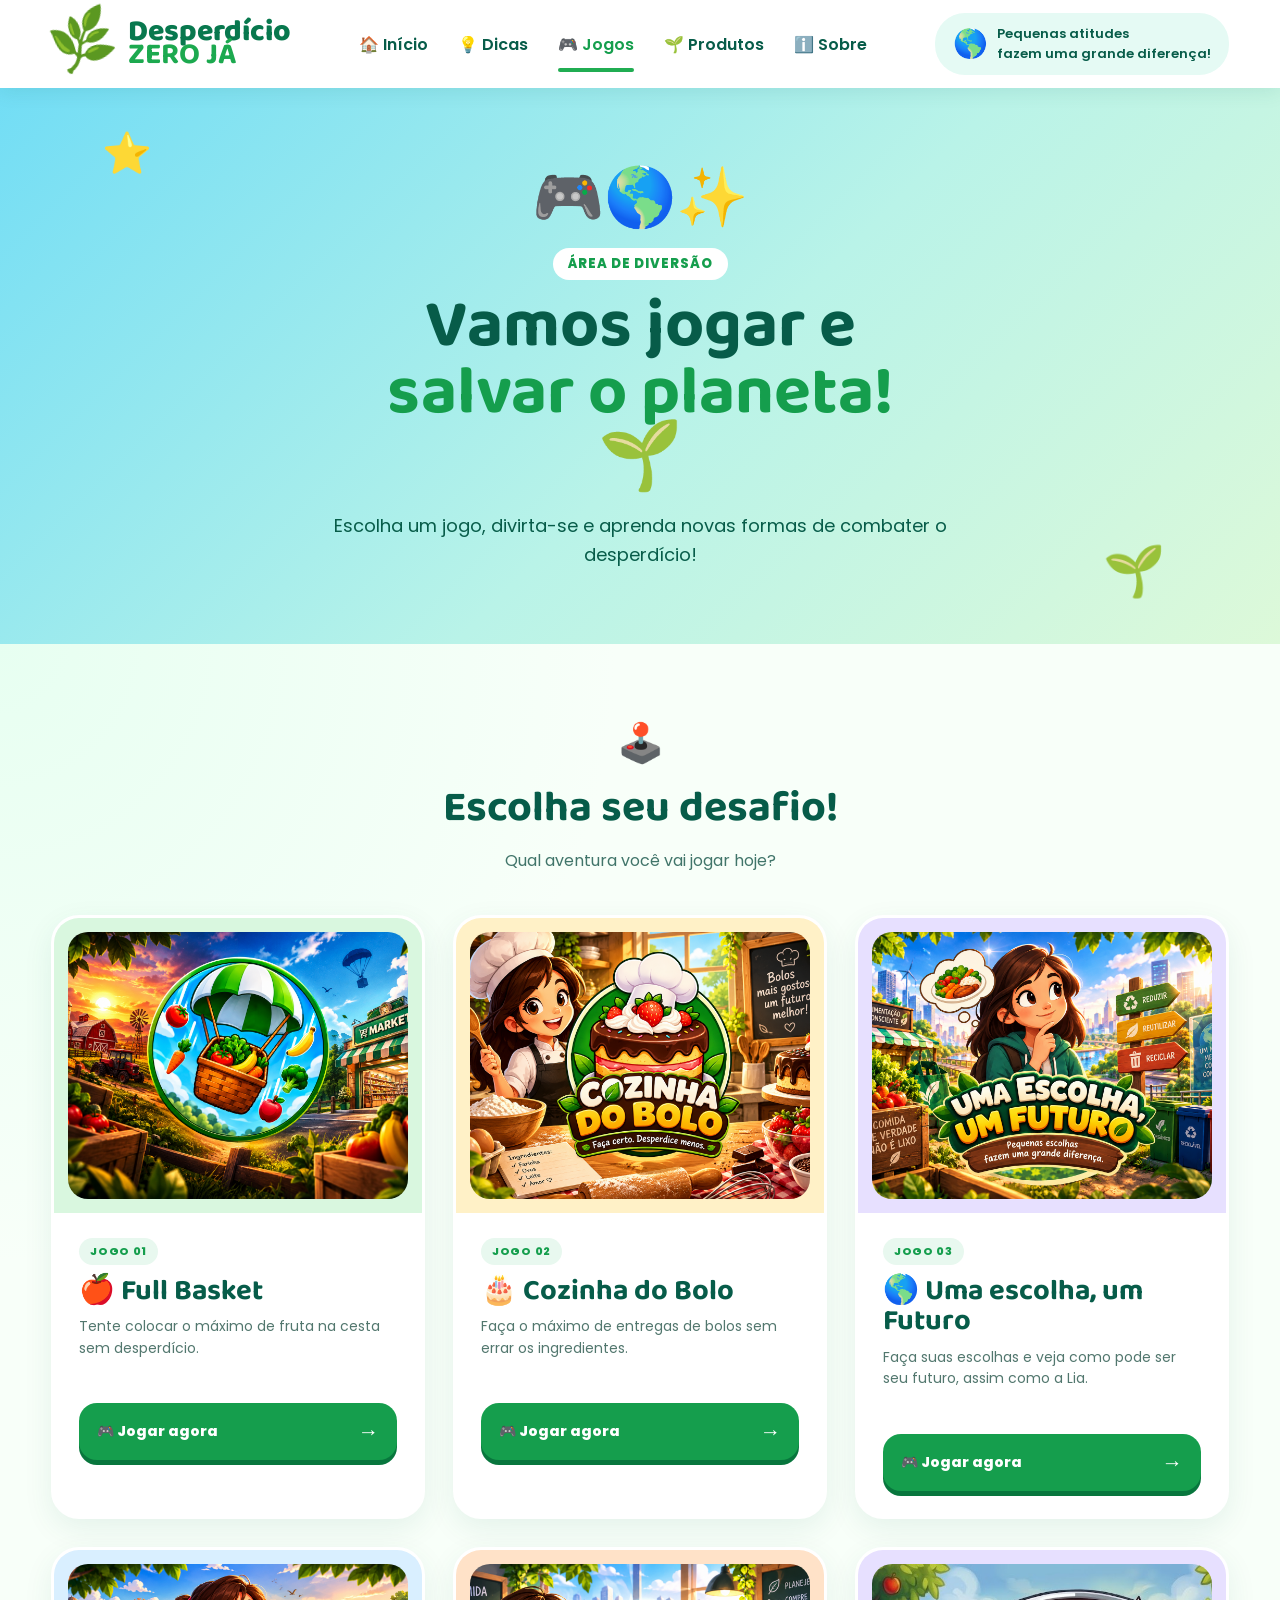
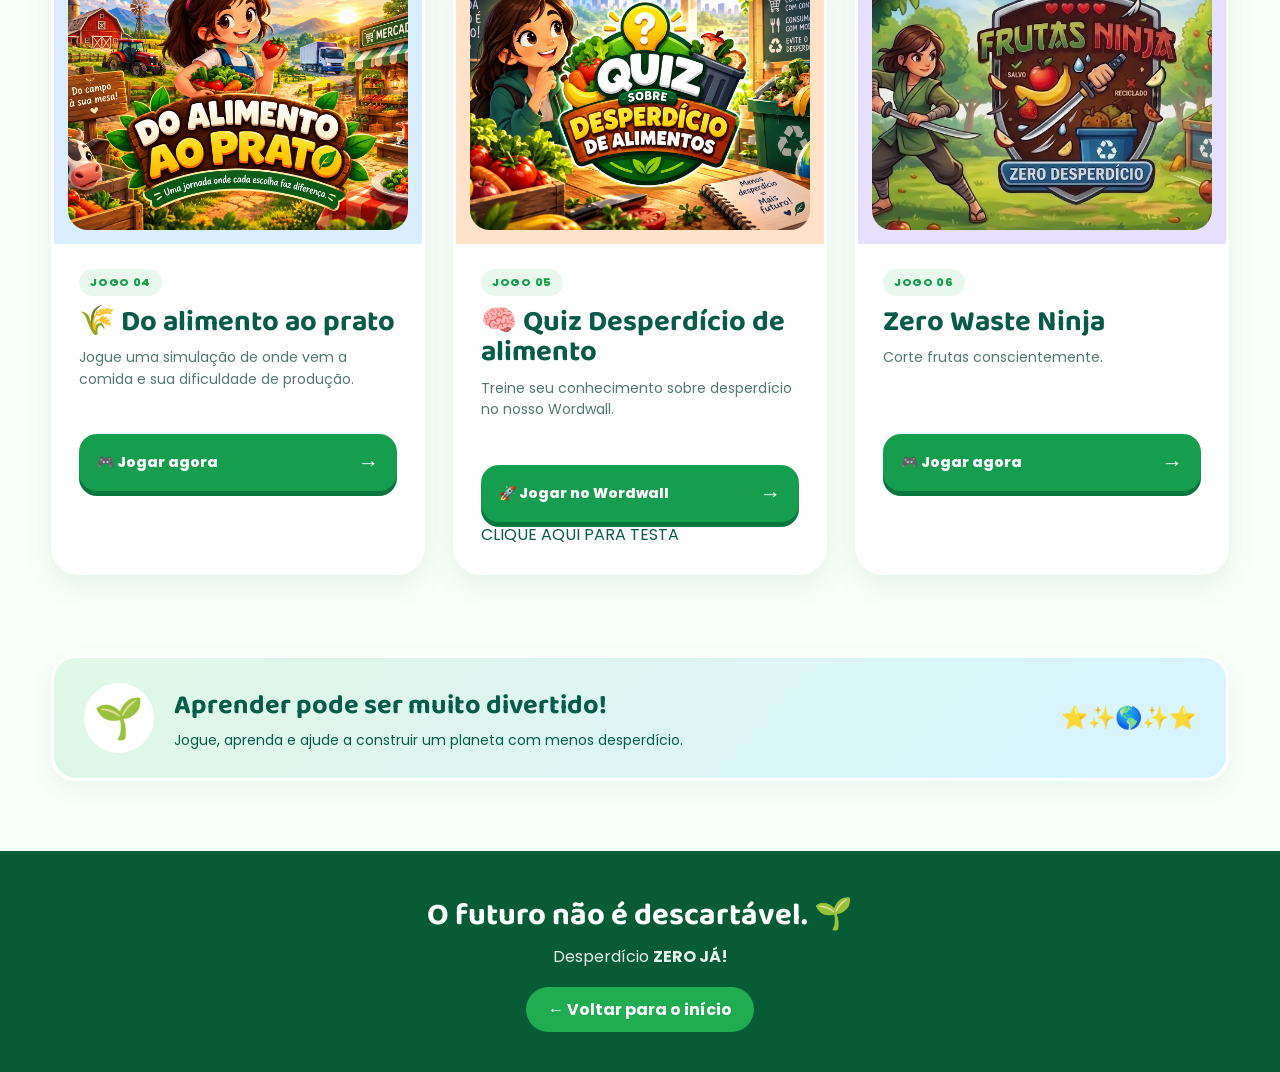
==== commit fd686f0a: "olá" ====
--- a/listajogos.html
+++ b/listajogos.html
@@ -379,7 +379,7 @@
                                 <span>→</span>
                             </a>
 <a href="https://wordwall.net" target="_blank" rel="noopener noreferrer">
-    CLIQUE AQUI PARA TESTAR
+    CLIQUE AQUI PARA TESTA
 </a>
                         </div>
 
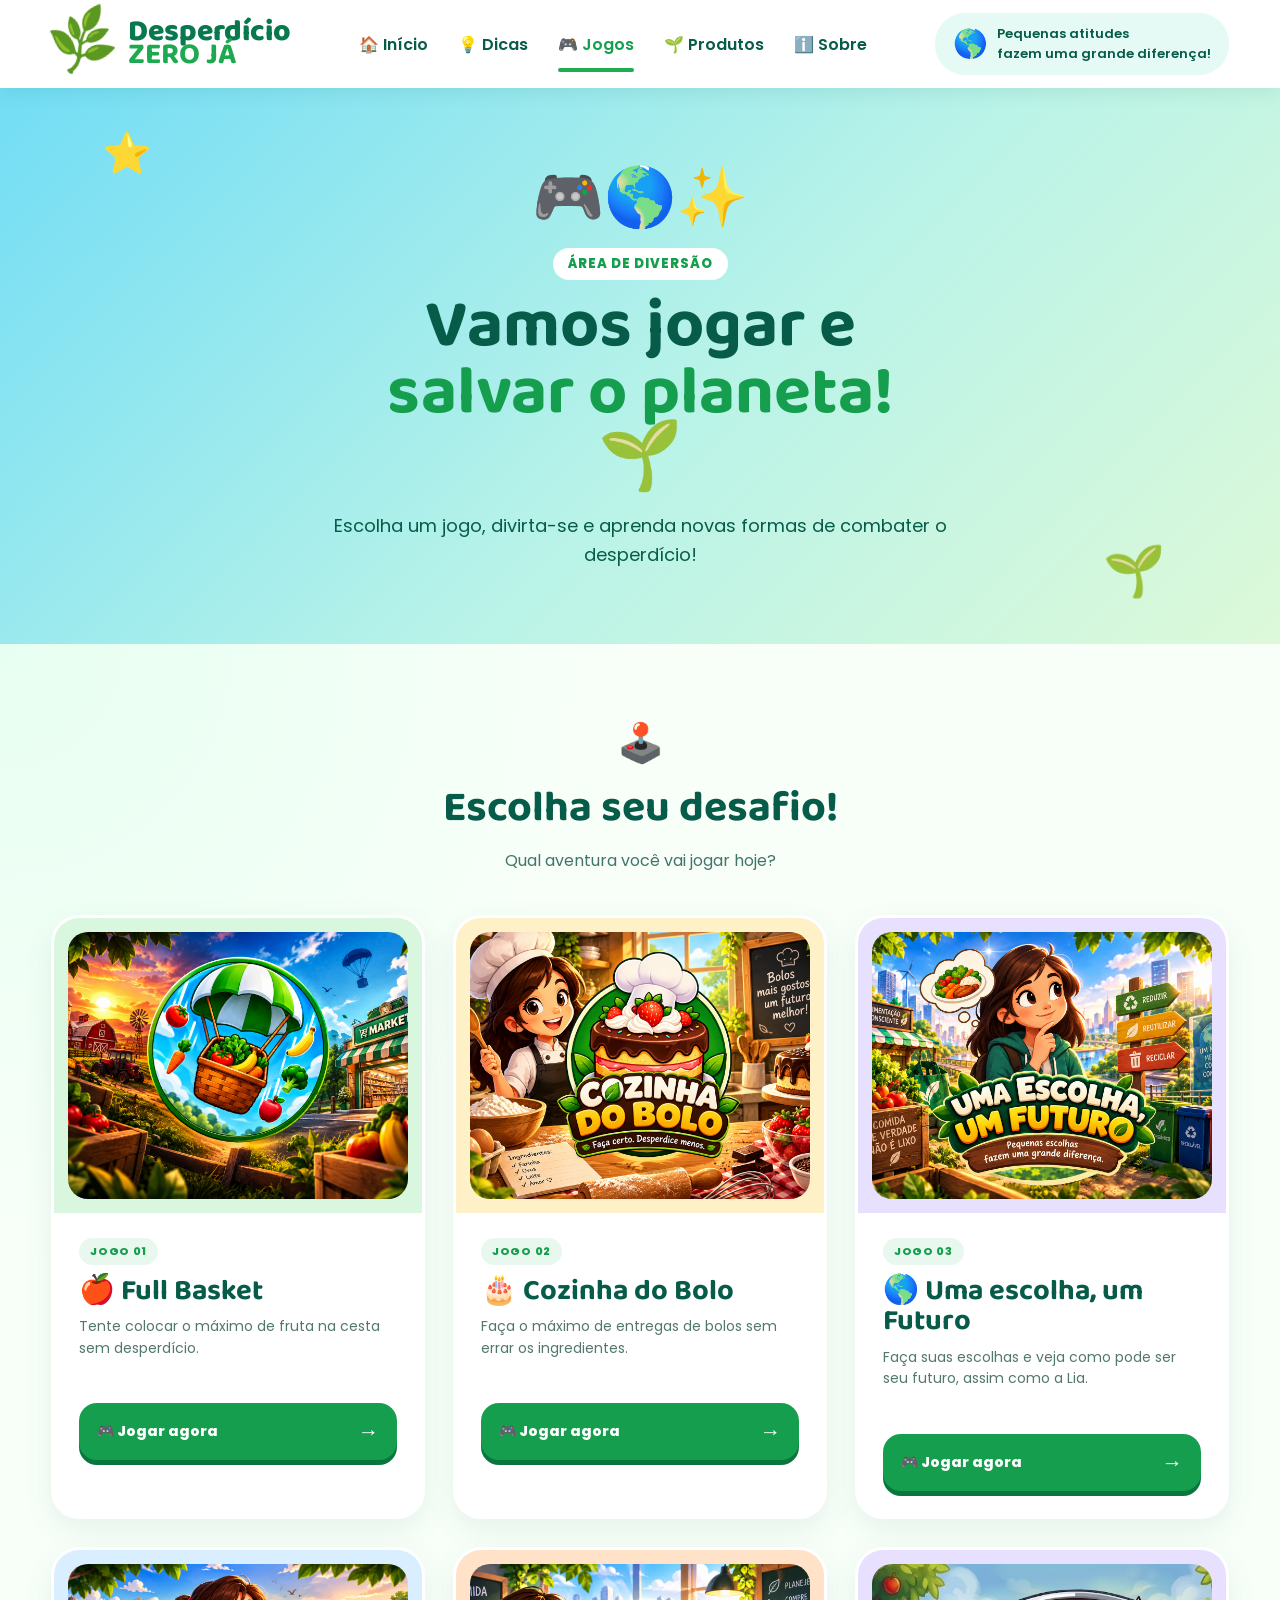
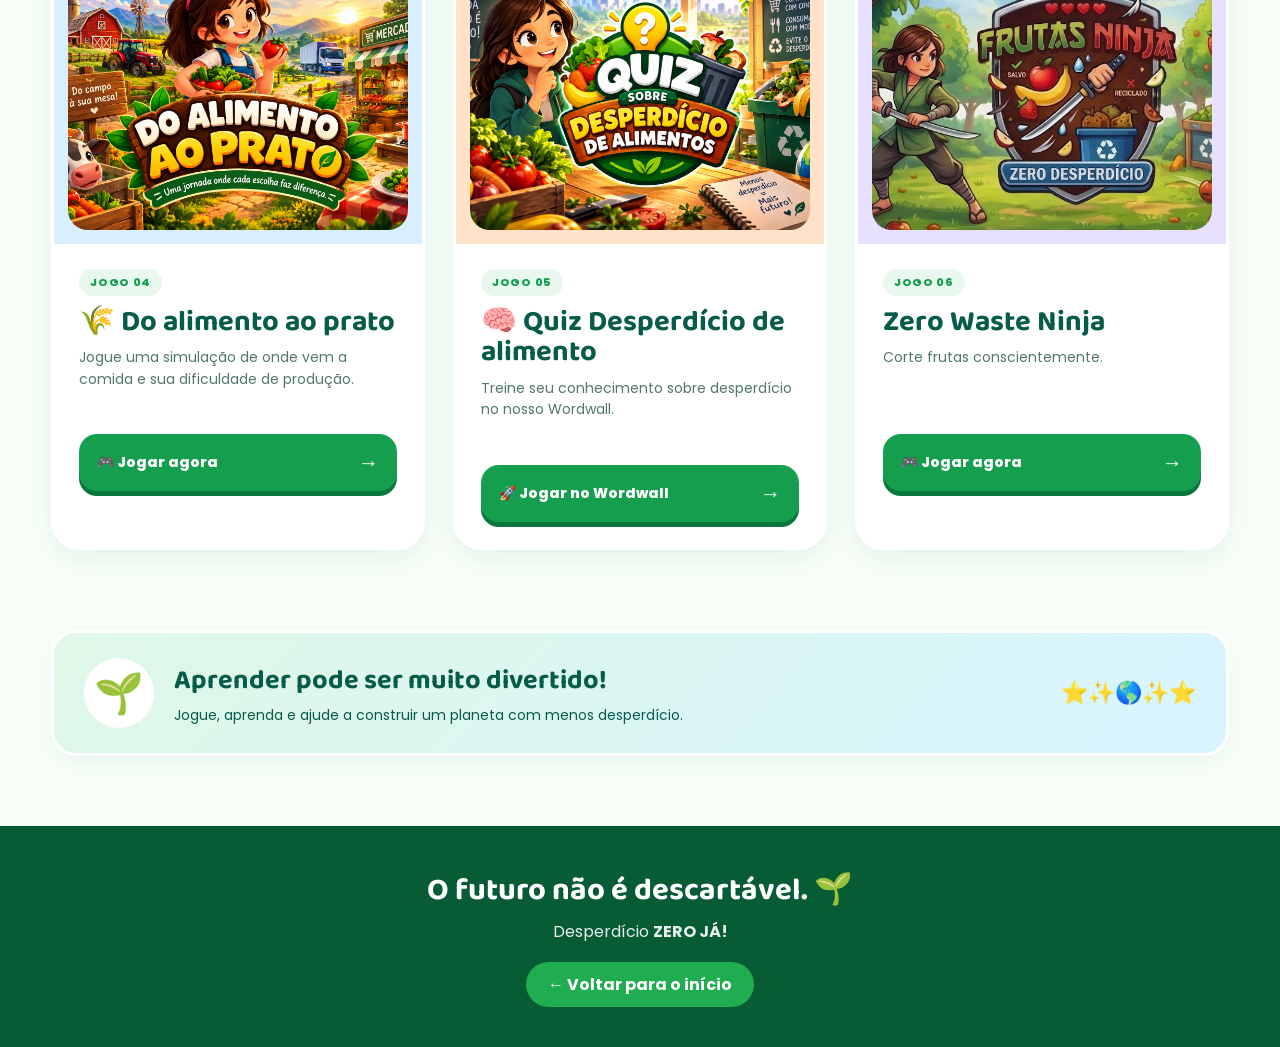
==== commit f718192c: "rem" ====
--- a/listajogos.html
+++ b/listajogos.html
@@ -378,9 +378,7 @@
                                 🚀 Jogar no Wordwall
                                 <span>→</span>
                             </a>
-<a href="https://wordwall.net" target="_blank" rel="noopener noreferrer">
-    CLIQUE AQUI PARA TESTA
-</a>
+
                         </div>
 
                     </article>
